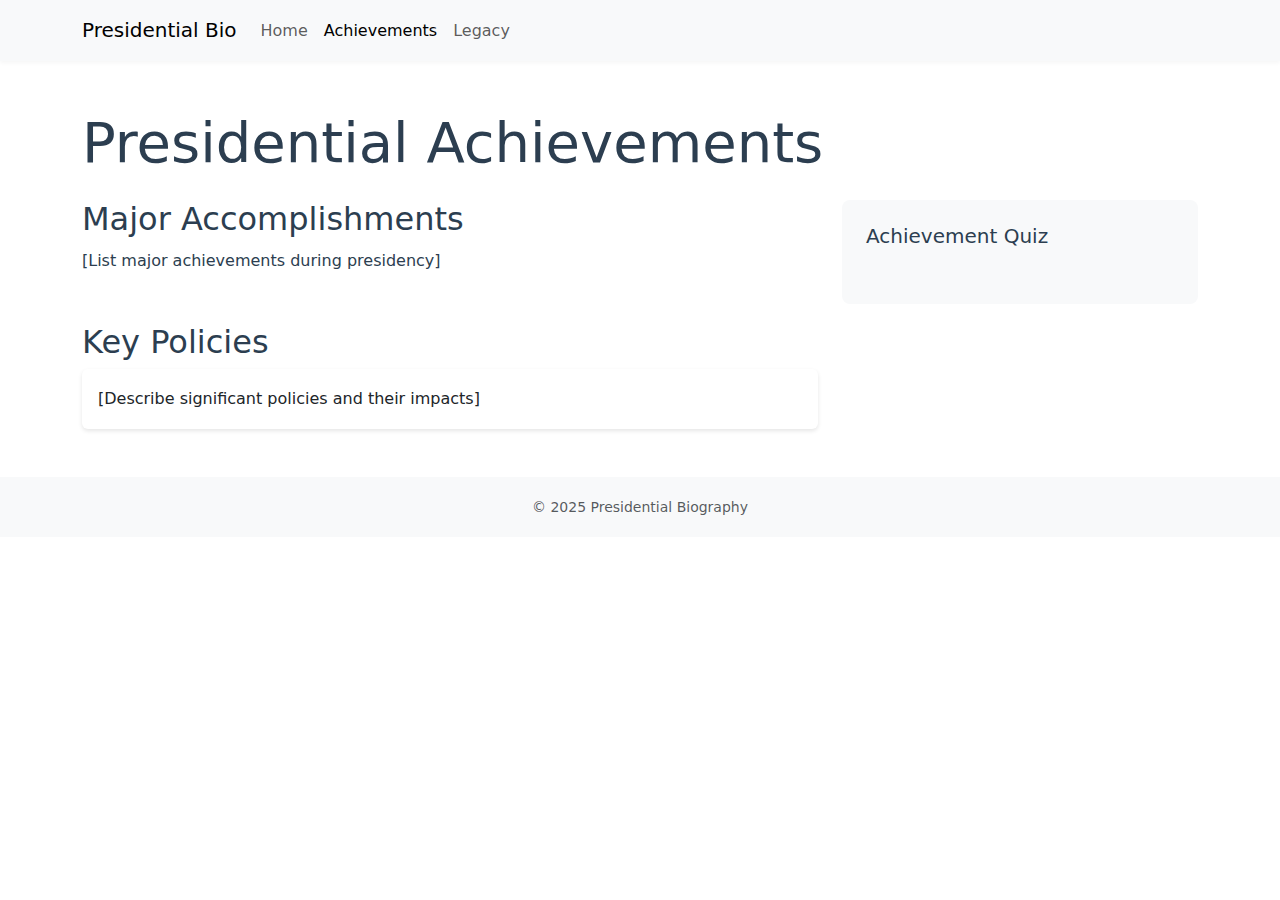
==== achievements.html @ 0848cb3b "added template for presidental website (just have to add information)" ====
<!DOCTYPE html>
<html lang="en">
<head>
    <meta charset="utf-8">
    <meta name="viewport" content="width=device-width, initial-scale=1">
    <title>Presidential Achievements</title>
    <link href="https://cdn.jsdelivr.net/npm/bootstrap@5.3.2/dist/css/bootstrap.min.css" rel="stylesheet">
    <link href="style.css" rel="stylesheet">
</head>
<body>
    <nav class="navbar navbar-expand-lg bg-light">
        <div class="container">
            <a class="navbar-brand" href="index.html">Presidential Bio</a>
            <button class="navbar-toggler" type="button" data-bs-toggle="collapse" data-bs-target="#navbarNav">
                <span class="navbar-toggler-icon"></span>
            </button>
            <div class="collapse navbar-collapse" id="navbarNav">
                <ul class="navbar-nav">
                    <li class="nav-item"><a class="nav-link" href="index.html">Home</a></li>
                    <li class="nav-item"><a class="nav-link active" href="achievements.html">Achievements</a></li>
                    <li class="nav-item"><a class="nav-link" href="legacy.html">Legacy</a></li>
                </ul>
            </div>
        </div>
    </nav>

    <main class="container my-5">
        <h1 class="display-4 mb-4">Presidential Achievements</h1>
        <div class="row g-4">
            <div class="col-md-8">
                <section id="major-achievements">
                    <h2>Major Accomplishments</h2>
                    <div class="timeline">
                        [List major achievements during presidency]
                    </div>
                </section>
                
                <section id="policies" class="mt-5">
                    <h2>Key Policies</h2>
                    <div class="card">
                        <div class="card-body">
                            [Describe significant policies and their impacts]
                        </div>
                    </div>
                </section>
            </div>

            <div class="col-md-4">
                <div id="quiz-section">
                    <h3 class="h5">Achievement Quiz</h3>
                    <p id="question"></p>
                    <div id="answers" class="d-grid gap-2"></div>
                    <p id="quiz-result" class="mt-2"></p>
                </div>
            </div>
        </div>
    </main>

    <footer class="bg-light py-3 mt-5">
        <div class="container text-center">
            <small class="text-muted">&copy; 2025 Presidential Biography</small>
        </div>
    </footer>

    <script src="https://cdn.jsdelivr.net/npm/bootstrap@5.3.2/dist/js/bootstrap.bundle.min.js"></script>
    <script src="script.js"></script>
</body>
</html>
---- style.css ----
body {
    font-family: system-ui, -apple-system, "Segoe UI", Roboto, sans-serif;
    line-height: 1.75;
    color: #2c3e50;
}

.navbar {
    box-shadow: 0 2px 4px rgba(0, 0, 0, 0.04);
}

#quote-box {
    background: #f8f9fa;
    padding: 2rem;
    border-radius: 0.5rem;
}

.card {
    border: none;
    box-shadow: 0 2px 4px rgba(0, 0, 0, 0.1);
}

#quiz-section {
    background: #f8f9fa;
    padding: 1.5rem;
    border-radius: 0.5rem;
}

.btn {
    transition: all 0.2s;
}
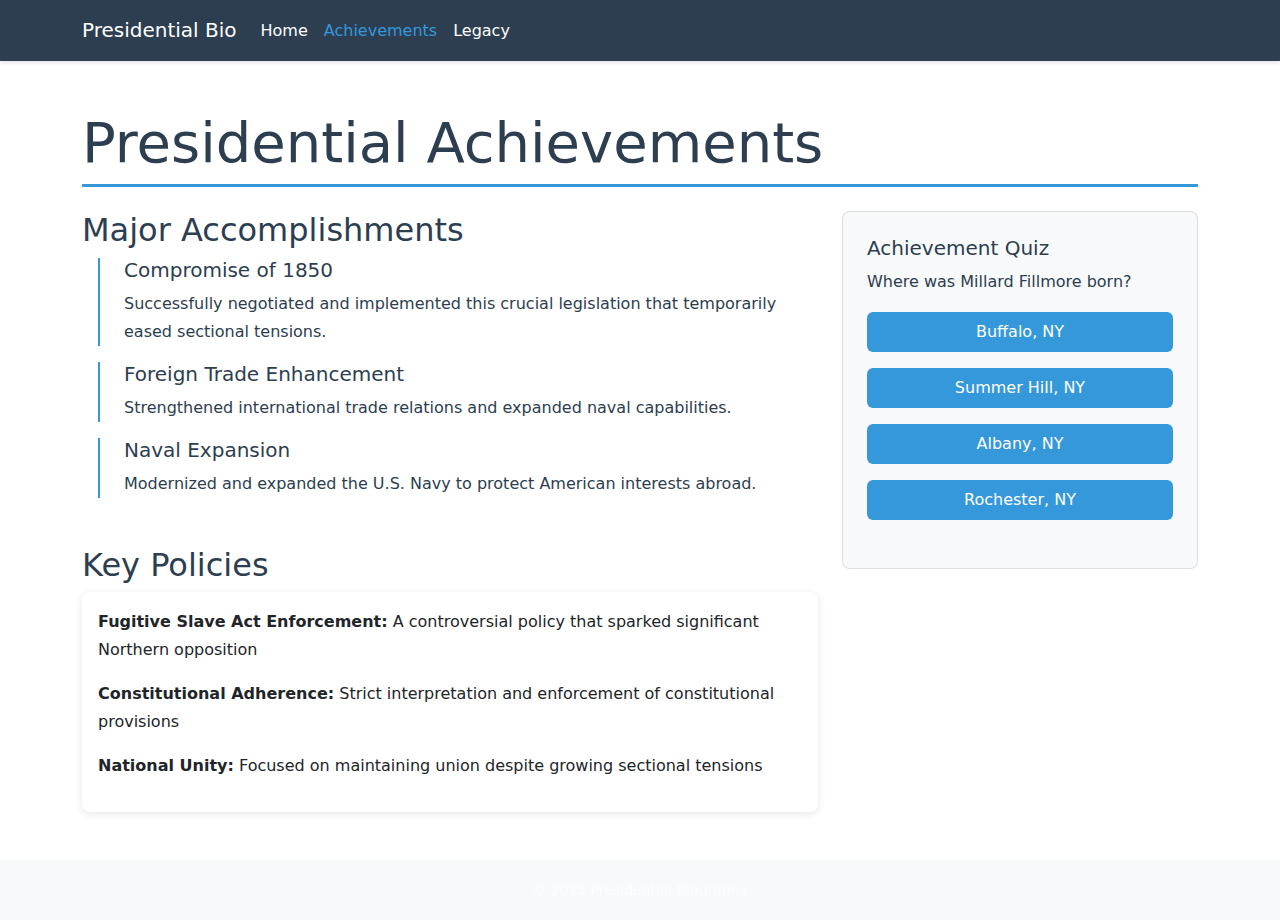
==== commit a01d18dd: "Over the corse of a week: added code for the 3 page navbar {achievements, index, legacy} JavaScript " ====
--- a/achievements.html
+++ b/achievements.html
@@ -31,7 +31,20 @@
                 <section id="major-achievements">
                     <h2>Major Accomplishments</h2>
                     <div class="timeline">
-                        [List major achievements during presidency]
+                        <ul class="list-unstyled">
+                            <li class="mb-3">
+                                <h5>Compromise of 1850</h5>
+                                <p>Successfully negotiated and implemented this crucial legislation that temporarily eased sectional tensions.</p>
+                            </li>
+                            <li class="mb-3">
+                                <h5>Foreign Trade Enhancement</h5>
+                                <p>Strengthened international trade relations and expanded naval capabilities.</p>
+                            </li>
+                            <li class="mb-3">
+                                <h5>Naval Expansion</h5>
+                                <p>Modernized and expanded the U.S. Navy to protect American interests abroad.</p>
+                            </li>
+                        </ul>
                     </div>
                 </section>
                 
@@ -39,7 +52,17 @@
                     <h2>Key Policies</h2>
                     <div class="card">
                         <div class="card-body">
-                            [Describe significant policies and their impacts]
+                            <ul class="list-unstyled">
+                                <li class="mb-3">
+                                    <strong>Fugitive Slave Act Enforcement:</strong> A controversial policy that sparked significant Northern opposition
+                                </li>
+                                <li class="mb-3">
+                                    <strong>Constitutional Adherence:</strong> Strict interpretation and enforcement of constitutional provisions
+                                </li>
+                                <li class="mb-3">
+                                    <strong>National Unity:</strong> Focused on maintaining union despite growing sectional tensions
+                                </li>
+                            </ul>
                         </div>
                     </div>
                 </section>
--- a/style.css
+++ b/style.css
@@ -1,30 +1,94 @@
+:root {
+    --primary-color: #2c3e50;
+    --secondary-color: #34495e;
+    --accent-color: #3498db;
+    --light-bg: #f8f9fa;
+    --border-radius: 0.5rem;
+}
+
 body {
-    font-family: system-ui, -apple-system, "Segoe UI", Roboto, sans-serif;
+    font-family: 'Source Sans Pro', system-ui, -apple-system, sans-serif;
     line-height: 1.75;
-    color: #2c3e50;
+    color: var(--primary-color);
+    background-color: #fff;
 }
 
 .navbar {
-    box-shadow: 0 2px 4px rgba(0, 0, 0, 0.04);
+    background-color: var(--primary-color) !important;
+    box-shadow: 0 2px 4px rgba(0, 0, 0, 0.1);
+}
+
+.navbar-brand, .nav-link {
+    color: white !important;
+}
+
+.nav-link.active {
+    color: var(--accent-color) !important;
+}
+
+.display-4 {
+    color: var(--primary-color);
+    border-bottom: 3px solid var(--accent-color);
+    padding-bottom: 0.5rem;
+    margin-bottom: 2rem;
 }
 
 #quote-box {
-    background: #f8f9fa;
+    background: var(--light-bg);
     padding: 2rem;
-    border-radius: 0.5rem;
+    border-radius: var(--border-radius);
+    border-left: 4px solid var(--accent-color);
 }
 
 .card {
     border: none;
-    box-shadow: 0 2px 4px rgba(0, 0, 0, 0.1);
+    box-shadow: 0 2px 8px rgba(0, 0, 0, 0.1);
+    transition: transform 0.2s;
+    border-radius: var(--border-radius);
+}
+
+.card:hover {
+    transform: translateY(-3px);
 }
 
 #quiz-section {
-    background: #f8f9fa;
+    background: var(--light-bg);
     padding: 1.5rem;
-    border-radius: 0.5rem;
+    border-radius: var(--border-radius);
+    border: 1px solid rgba(0,0,0,0.1);
 }
 
 .btn {
+    background-color: var(--accent-color);
+    color: white;
+    border: none;
+    padding: 0.5rem 1.5rem;
     transition: all 0.2s;
+}
+
+.btn:hover {
+    background-color: var(--secondary-color);
+    transform: translateY(-1px);
+}
+
+.timeline li {
+    position: relative;
+    padding-left: 1.5rem;
+    border-left: 2px solid var(--accent-color);
+    margin-left: 1rem;
+}
+
+footer {
+    background-color: var(--primary-color) !important;
+    color: white !important;
+}
+
+footer .text-muted {
+    color: rgba(255,255,255,0.8) !important;
+}
+
+@media (max-width: 768px) {
+    .display-4 {
+        font-size: 2rem;
+    }
 }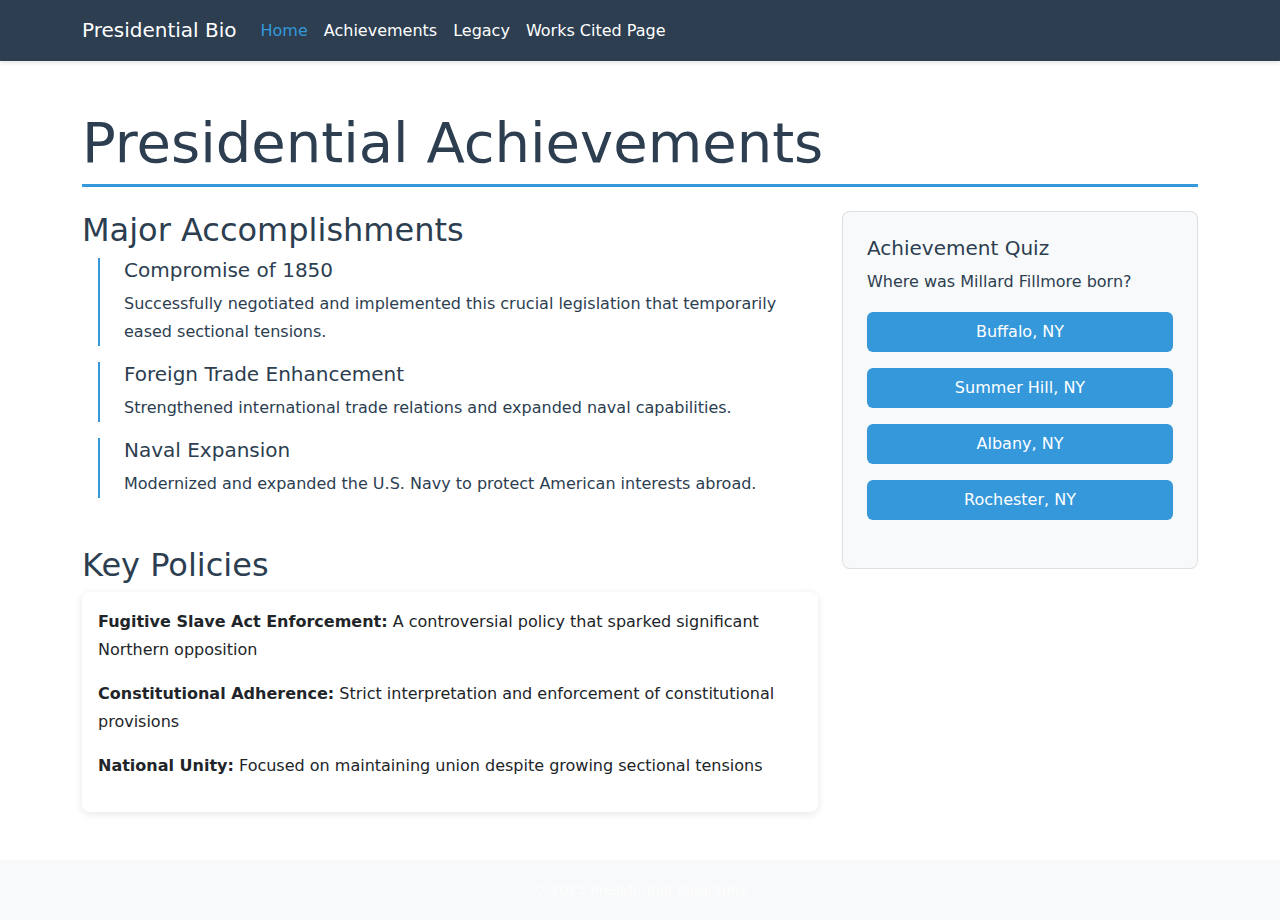
==== commit e880eedb: "Almost DONE!!!!! have to add works cited page, and resize some of the images." ====
--- a/achievements.html
+++ b/achievements.html
@@ -1,5 +1,6 @@
 <!DOCTYPE html>
 <html lang="en">
+
 <head>
     <meta charset="utf-8">
     <meta name="viewport" content="width=device-width, initial-scale=1">
@@ -7,6 +8,7 @@
     <link href="https://cdn.jsdelivr.net/npm/bootstrap@5.3.2/dist/css/bootstrap.min.css" rel="stylesheet">
     <link href="style.css" rel="stylesheet">
 </head>
+
 <body>
     <nav class="navbar navbar-expand-lg bg-light">
         <div class="container">
@@ -16,9 +18,10 @@
             </button>
             <div class="collapse navbar-collapse" id="navbarNav">
                 <ul class="navbar-nav">
-                    <li class="nav-item"><a class="nav-link" href="index.html">Home</a></li>
-                    <li class="nav-item"><a class="nav-link active" href="achievements.html">Achievements</a></li>
+                    <li class="nav-item"><a class="nav-link active" href="index.html">Home</a></li>
+                    <li class="nav-item"><a class="nav-link" href="achievements.html">Achievements</a></li>
                     <li class="nav-item"><a class="nav-link" href="legacy.html">Legacy</a></li>
+                    <li class="nav-item"><a class="nav-link" href="workscited.html">Works Cited Page</a></li>
                 </ul>
             </div>
         </div>
@@ -34,7 +37,8 @@
                         <ul class="list-unstyled">
                             <li class="mb-3">
                                 <h5>Compromise of 1850</h5>
-                                <p>Successfully negotiated and implemented this crucial legislation that temporarily eased sectional tensions.</p>
+                                <p>Successfully negotiated and implemented this crucial legislation that temporarily
+                                    eased sectional tensions.</p>
                             </li>
                             <li class="mb-3">
                                 <h5>Foreign Trade Enhancement</h5>
@@ -47,20 +51,23 @@
                         </ul>
                     </div>
                 </section>
-                
+
                 <section id="policies" class="mt-5">
                     <h2>Key Policies</h2>
                     <div class="card">
                         <div class="card-body">
                             <ul class="list-unstyled">
                                 <li class="mb-3">
-                                    <strong>Fugitive Slave Act Enforcement:</strong> A controversial policy that sparked significant Northern opposition
+                                    <strong>Fugitive Slave Act Enforcement:</strong> A controversial policy that sparked
+                                    significant Northern opposition
                                 </li>
                                 <li class="mb-3">
-                                    <strong>Constitutional Adherence:</strong> Strict interpretation and enforcement of constitutional provisions
+                                    <strong>Constitutional Adherence:</strong> Strict interpretation and enforcement of
+                                    constitutional provisions
                                 </li>
                                 <li class="mb-3">
-                                    <strong>National Unity:</strong> Focused on maintaining union despite growing sectional tensions
+                                    <strong>National Unity:</strong> Focused on maintaining union despite growing
+                                    sectional tensions
                                 </li>
                             </ul>
                         </div>
@@ -88,4 +95,5 @@
     <script src="https://cdn.jsdelivr.net/npm/bootstrap@5.3.2/dist/js/bootstrap.bundle.min.js"></script>
     <script src="script.js"></script>
 </body>
+
 </html>--- a/style.css
+++ b/style.css
@@ -18,7 +18,8 @@
     box-shadow: 0 2px 4px rgba(0, 0, 0, 0.1);
 }
 
-.navbar-brand, .nav-link {
+.navbar-brand,
+.nav-link {
     color: white !important;
 }
 
@@ -55,7 +56,7 @@
     background: var(--light-bg);
     padding: 1.5rem;
     border-radius: var(--border-radius);
-    border: 1px solid rgba(0,0,0,0.1);
+    border: 1px solid rgba(0, 0, 0, 0.1);
 }
 
 .btn {
@@ -84,7 +85,7 @@
 }
 
 footer .text-muted {
-    color: rgba(255,255,255,0.8) !important;
+    color: rgba(255, 255, 255, 0.8) !important;
 }
 
 @media (max-width: 768px) {
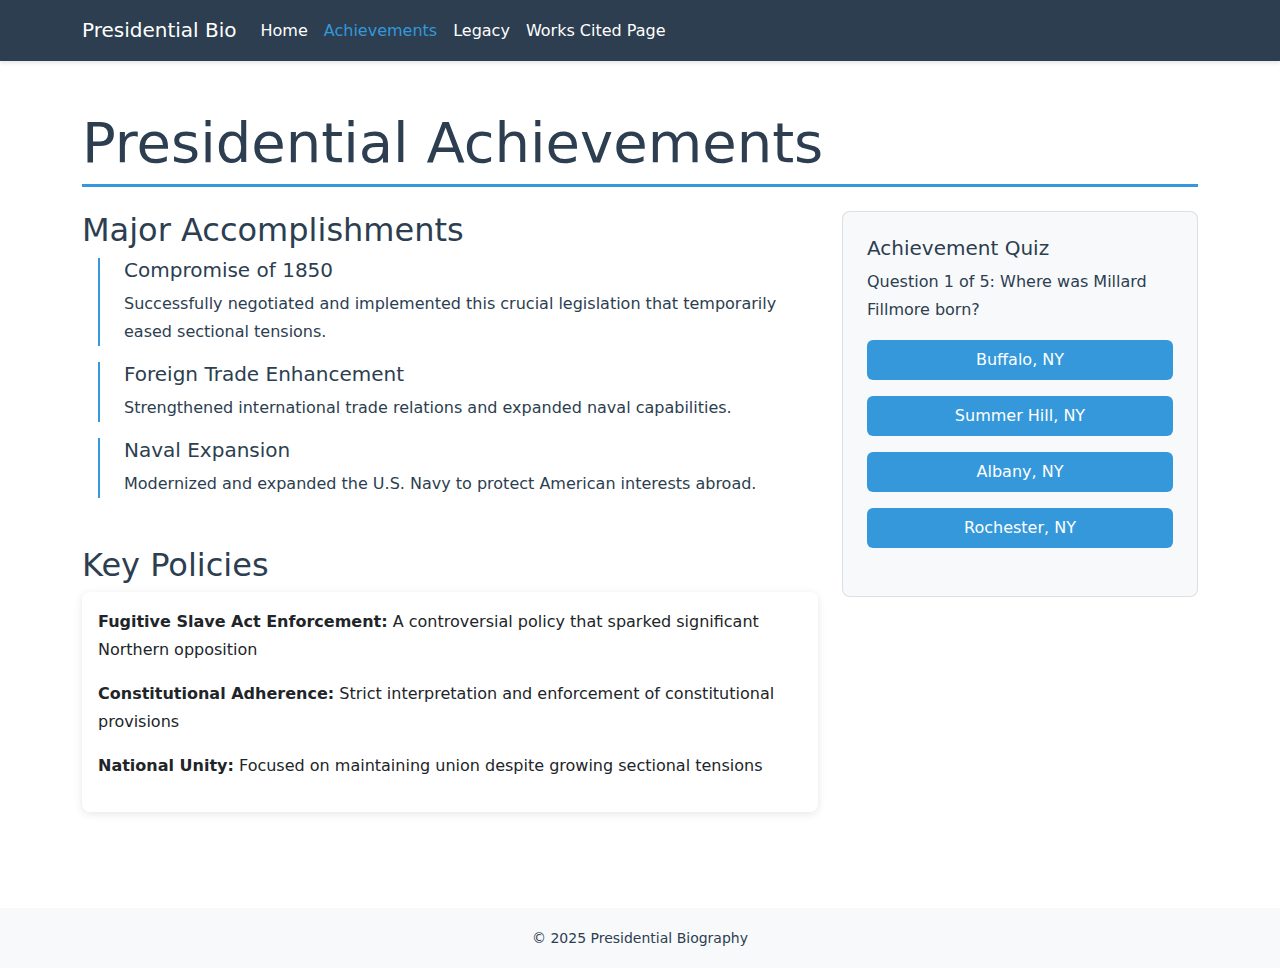
==== commit add473f8: "FINISHED! completed HTML changes, added works cited page, and fixed quotes on javascript so now ever" ====
--- a/achievements.html
+++ b/achievements.html
@@ -18,8 +18,8 @@
             </button>
             <div class="collapse navbar-collapse" id="navbarNav">
                 <ul class="navbar-nav">
-                    <li class="nav-item"><a class="nav-link active" href="index.html">Home</a></li>
-                    <li class="nav-item"><a class="nav-link" href="achievements.html">Achievements</a></li>
+                    <li class="nav-item"><a class="nav-link" href="index.html">Home</a></li>
+                    <li class="nav-item"><a class="nav-link active" href="achievements.html">Achievements</a></li>
                     <li class="nav-item"><a class="nav-link" href="legacy.html">Legacy</a></li>
                     <li class="nav-item"><a class="nav-link" href="workscited.html">Works Cited Page</a></li>
                 </ul>
--- a/style.css
+++ b/style.css
@@ -6,11 +6,26 @@
     --border-radius: 0.5rem;
 }
 
+html, body {
+    height: 100%;
+}
+
 body {
     font-family: 'Source Sans Pro', system-ui, -apple-system, sans-serif;
     line-height: 1.75;
     color: var(--primary-color);
     background-color: #fff;
+    display: flex;
+    flex-direction: column;
+    min-height: 100vh;
+}
+
+main {
+    flex: 1 0 auto;
+}
+
+footer {
+    flex-shrink: 0;
 }
 
 .navbar {
@@ -80,12 +95,12 @@
 }
 
 footer {
-    background-color: var(--primary-color) !important;
-    color: white !important;
+    background-color: #f8f9fa !important;
+    color: var(--primary-color) !important;
 }
 
 footer .text-muted {
-    color: rgba(255, 255, 255, 0.8) !important;
+    color: var(--primary-color) !important;
 }
 
 @media (max-width: 768px) {
